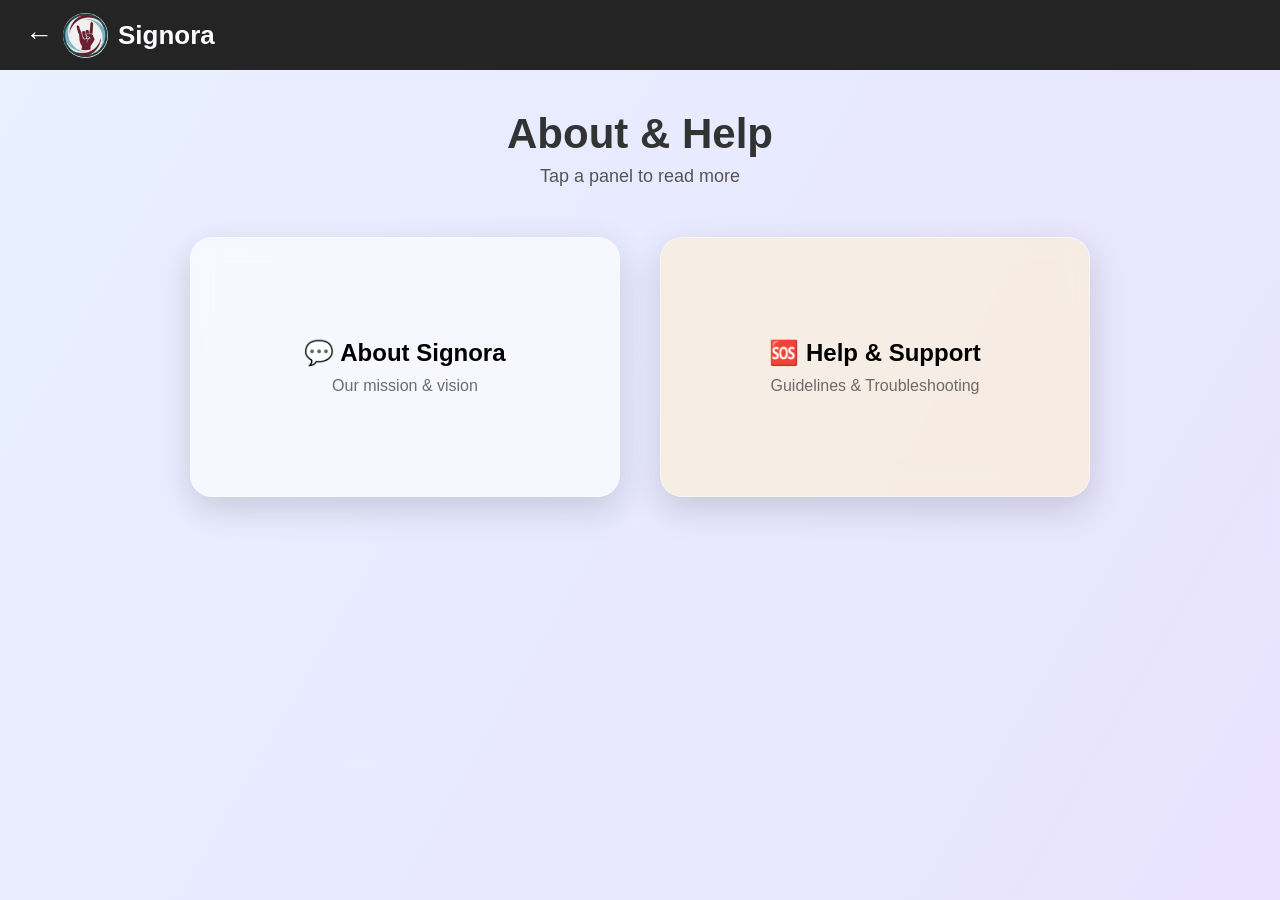
==== templates/about.html @ 5d8dcdee "Initial commit - Signora project" ====
<!DOCTYPE html>
<html lang="en">
<head>
    <meta charset="UTF-8">
    <title>About & Help | Signora</title>
    <link rel="stylesheet" href="/static/styles/style.css">
</head>

<body class="about-bg">

    <!-- NAVBAR -->
    <header class="app-header">
        <div class="logo-container">
            <button class="navbar-back-btn" onclick="history.back()">←</button>
           <img src="/static/assets/logo.png" alt="Signora Logo" class="app-logo">
            <span class="app-name">Signora</span>
        </div>
    </header>

    <!-- Page Content -->
    <div class="about-content">

        <h1 class="about-heading">About & Help</h1>
        <p class="about-subtext">Tap a panel to read more</p>

        <div class="panel-row">

            <!-- ABOUT PANEL -->
            <div class="panel-card" onclick="this.classList.toggle('flipped')">
                <div class="panel-inner">

                    <div class="panel-front">
                        <h2>💬 About Signora</h2>
                        <p>Our mission & vision</p>
                    </div>

                    <div class="panel-back">
                        <h2>About Signora</h2>
                        <p>
                            Signora is an AI-powered accessibility project helping 
                            bridge communication between Deaf/Mute individuals 
                            and hearing people.
                        </p>
                        <p>
                            We use hand gesture recognition, speech-to-text, 
                            and animated sign visuals.
                        </p>
                    </div>

                </div>
            </div>

            <!-- HELP PANEL -->
            <div class="panel-card" onclick="this.classList.toggle('flipped')">
                <div class="panel-inner">

                    <div class="panel-front panel-help-front">
                        <h2>🆘 Help & Support</h2>
                        <p>Guidelines & Troubleshooting</p>
                    </div>

                    <div class="panel-back panel-help-back">
                        <h2>Help & Support</h2>
                        <p>✔ Allow camera access</p>
                        <p>✔ Use a well-lit environment</p>
                        <p>✔ Keep hand inside frame</p>
                        <p>Email: <b>support@signora.com</b></p>
                    </div>

                </div>
            </div>

        </div>

    </div>

</body>
</html>
---- static/styles/style.css ----
/* ============================================
   GLOBAL RESET + FONT
============================================ */
* {
    margin: 0;
    padding: 0;
    box-sizing: border-box;
    font-family: "Poppins", sans-serif;
}



/* ============================================
   SEA BREEZE ANIMATION
============================================ */
@keyframes seaBreeze {
    0% {
        background-position: 0% 50%;
    }
    50% {
        background-position: 100% 50%;
    }
    100% {
        background-position: 0% 50%;
    }
}

/* ============================================
   LOGIN PAGE BACKGROUND (GRADIENT WITH ANIMATION)
============================================ */
.login-bg {
    height: 100vh;
    background: linear-gradient(-45deg, #9780b9, #8d95e6, #cad7ee, #ae7de6);
    background-size: 400% 400%;
    animation: seaBreeze 15s ease infinite;
    display: flex;
    justify-content: center;
    align-items: center;
}
.login-logo {
    width: 120px;       /* adjust as needed */
    height: 120px;      /* same as width for perfect circle */
    border-radius: 50%;
    object-fit: cover;  /* ensures image fills circle */
    border: 3px solid white;  /* optional — clean border */
}
/* ============================================
   LOGIN BOX (GLASSMORPHISM)
============================================ */
.login-container {
    text-align: center;
    margin-top: 10px;
}

.login-header .login-logo{
    width: 100px;
    height: 100px;
    margin-bottom: 10px;
}


.app-title {
    font-size: 40px;
    color: white;
    font-weight: 700;
    margin-bottom: 5px;
    text-shadow: 0 2px 10px rgba(0, 0, 0, 0.1);
}

.tagline {
    color: #e6e6e6;
    margin-bottom: 25px;
}

.login-box {
    width: 350px;
    padding: 25px;
    border-radius: 20px;
    background: rgba(255,255,255,0.15);
    backdrop-filter: blur(12px);
    border: 1px solid rgba(255,255,255,0.3);
    color: white;
    margin: auto;
    box-shadow: 0 8px 32px rgba(0, 0, 0, 0.1);
}

.input-box {
    width: 90%;
    padding: 12px;
    border-radius: 10px;
    border: none;
    margin: 10px 0;
    background: rgba(255, 255, 255, 0.9);
    transition: all 0.3s ease;
}

.input-box:focus {
    outline: none;
    background: rgba(255, 255, 255, 1);
    box-shadow: 0 0 0 2px rgba(255, 255, 255, 0.3);
}

.login-btn {
    width: 90%;                
    padding: 12px;
    margin-top: 15px;
    background: #ffffff;
    border: 2px solid white;
    border-radius: 10px;
    font-size: 18px;
    font-weight: 600;
    color: #4A3AFF;
    cursor: pointer;
    transition: 0.3s ease; 
}

.login-btn:hover {
    border-color: #4A3AFF;
    background: #4A3AFF;
    color: white;
    transform: translateY(-2px);
    box-shadow: 0 4px 12px rgba(74, 58, 255, 0.3);
}

/* ============================================
   UPDATED LOGIN BOX STYLE (More Professional)
============================================ */
.updated-login-box {
    padding: 35px;
    margin-top: 20px;
}

/* Input labels */
.input-group {
    text-align: left;
    width: 90%;
    margin: 10px auto;
}

.input-group label {
    font-size: 14px;
    color: #f5f5f5;
    margin-left: 5px;
    margin-bottom: 5px;
    display: block;
}

/* Registration text */
.register-text {
    margin-top: 14px;
    font-size: 14px;
    color: #ffffff;
}

.register-link {
    color: #fffcfc;
    font-size: 15px;
    font-weight: bolder;
    text-decoration: underline;
    cursor: pointer;
    transition: all 0.3s ease;
}

.register-link:hover {
    color: #4A3AFF;
    text-shadow: 0 0 10px rgba(255, 255, 255, 0.8);
}

/* ============================================
   HOME PAGE BACKGROUND (SEA BREEZE ANIMATION)
============================================ */
.home-bg {
    background: linear-gradient(-45deg, #78b6f5, #65a3ee, #c3a7f0, #7737dd);
    background-size: 400% 400%;
    animation: seaBreeze 15s ease infinite;
    height: 100vh;
    width: 100%;
    overflow: hidden;
}

/* ============================================
   TOP NAVBAR
============================================ */
.app-header {
    width: 100%;
    height: 70px;
    background: #242424;
    backdrop-filter: blur(10px);
    display: flex;
    align-items: center;
    padding: 0px 25px;
    position:fixed;
    top: 0px;
    left: 0;
    z-index: 10;
    gap:15px
}

/* Back Arrow Button */
.navbar-back-btn {
    background: transparent;
    border: none;
    font-size: 28px;
    color: #ffffff;
    cursor: pointer;
    font-weight: bold;
    transition: 0.2s ease;
}

.navbar-back-btn:hover {
    color: #d1d1d1;
    transform: translateX(-3px);
}

.logo-container {
    display: flex;
    align-items: center;
    gap: 10px;
}

.app-logo {
    width: 45px;
    height: 45px;
    border-radius: 50%;
}

.app-name {
    font-size: 26px;
    color: #fcfcff;
    font-weight: bold;
}



/* ============================================
   HOME PAGE CARDS
============================================ */
.home-container {
    height: calc(100vh - 70px); /* exclude navbar height */
    width: 100%;
    display: flex;
    flex-direction: column;
    justify-content: center;  /* vertical centering */
    align-items: center;      /* horizontal centering */
    text-align: center;
    color: white;
    padding: 40px 0;          /* equal top and bottom spacing */

}

/* TITLE + SUBTEXT */
.welcome-title {
    font-size: 42px;
    font-weight: 700;
    margin-bottom: 15px;

}

.choose-text {
    font-size: 20px;
    opacity: 0.95;
    margin-bottom: 50px;
}

/* ============================================
   BUTTON ROW (CENTERED)
============================================ */
.button-row {
    display: flex;
    justify-content: center;
    align-items: center;
    gap: 45px; /* equal spacing between boxes */
    flex-wrap: nowrap; /* single line on large screens */
    
}

/* ============================================
   BIG BUTTON BOXES (INLINE TEXT + ICON)
============================================ */
.mode-btn {
    width: 420px;
    height: 130px;
    padding: 25px 40px;
    border-radius: 25px;
    font-size: 20px;
    font-weight: 600;
    color: white;
    cursor: pointer;
    border: none;
    display: flex;
    justify-content: center;  /* center text and icon horizontally */
    align-items: center;      /* center text and icon vertically */
    gap: 15px;                /* space between text and emoji */
    text-align: center;

    transition: 0.3s ease;
    box-shadow: 0 10px 25px rgba(0, 0, 0, 0.2);
}

/* TEAL BUTTON */
.sign-btn {
    background: #00C3C7;
}
.sign-btn:hover {
    transform: translateY(-6px) scale(1.05);
    box-shadow:
        0 0 15px rgba(255, 255, 255, 0.55),
        0 0 25px rgba(0, 195, 199, 0.45),
        0 0 35px rgba(0, 195, 199, 0.3);
}

/* ORANGE BUTTON */
.speech-btn {
    background: #E79A40;
}
.speech-btn:hover {
    transform: translateY(-6px) scale(1.05);
    box-shadow:
        0 0 15px rgba(255, 255, 255, 0.55),
        0 0 25px rgba(231, 154, 64, 0.45),
        0 0 35px rgba(231, 154, 64, 0.3);
}

/* PURPLE BUTTON */
.about-btn {
    background: #8a76ff;
}
.about-btn:hover {
    transform: translateY(-6px) scale(1.05);
    box-shadow:
        0 0 15px rgba(255, 255, 255, 0.55),
        0 0 25px rgba(138, 118, 255, 0.45),
        0 0 35px rgba(138, 118, 255, 0.3);
}

/* ICON SIZE */
.btn-icon {
    font-size: 32px;
}

/* ============================================
   RESPONSIVE LAYOUT
============================================ */
@media (max-width: 1200px) {
    .button-row {
        flex-wrap: wrap;
        gap: 30px;
    }
    .mode-btn {
        width: 90%;
    }
}

@media (max-width: 600px) {
    .welcome-title {
        font-size: 30px;
    }
    .choose-text {
        font-size: 16px;
        margin-bottom: 30px;
    }
    .mode-btn {
        width: 85%;
        height: 110px;
        font-size: 18px;
    }
    .btn-icon {
        font-size: 28px;
    }
}



/* ============================================
   CAMERA + AVATAR PAGES
============================================ */
/* =============================================
   NEW PASTEL ANIMATED BACKGROUND FOR WORK PAGES
============================================= */
.work-bg {
    min-height: 100vh;
    background: linear-gradient(120deg, #e8f1ff, #e9dbff, #d8e9ff);
    background-size: 300% 300%;
    animation: smoothBG 18s ease infinite;
   
}

/* Smooth background animation */
@keyframes smoothBG {
    0% { background-position: 0% 50%; }
    50% { background-position: 100% 50%; }
    100% { background-position: 0% 50%; }
}

.page-container {
    padding-top: 120px;
    text-align: center;
}

.page-title {
    font-size: 42px;
    font-weight: 800;
    color: #333;
}

.camera-box {
    width: 70%;
    height: 500px;
    margin: 20px auto;
    background: white;
    border-radius: 18px;
    overflow: hidden;
    position: relative;
    box-shadow: 0 2px 10px rgba(125,160,202,0.25);
    display: flex;
    justify-content: center;
    align-items: center;

}

.avatar-box{
    width: 70%;
    height: 500px;
    margin: 20px auto;
    background: white;
    border-radius: 18px;
    border-radius: 15px;
    box-shadow: 0 2px 10px rgba(125,160,202,0.25);
    display: flex;
    justify-content: center;
    align-items: center;

}
/* Clean Speech Output Box */
.speech-box {
    margin: 20px auto;
    width: 60%;
    background: white;
    padding: 15px;
    border-radius: 10px;
    box-shadow: 0 4px 10px rgba(0,0,0,0.1);
    
}

.speech-box h3 {
    margin-bottom: 5px;
    color: #333;
}

.speech-box p {
    color: #666;
    font-size: 18px;
}

/* Loading Text inside Avatar Box */
#loading-text {
    position: absolute;
    top: 50%;
    width: 100%;
    text-align: center;
    color: #888;
    transform: translateY(-50%);
}


/* ⭐ MAKE CANVAS FILL FULL BOX ALWAYS */
.camera-box canvas {
    width: 100% !important;
    height: 100% !important;
    border-radius: 18px;
    object-fit: cover;
    position:absolute;
    top: 0;
    left: 0;
}

/* ============================================
   CLEAN & CENTERED PREDICTION BOX
============================================ */
.prediction-box {
    width: 60%;
    padding: 30px 40px;
    margin: 40px auto;
    background: #ffffff;
    border-radius: 20px;
    text-align: center;
    box-shadow: 0 8px 25px rgba(0,0,0,0.15);
    
    display: flex;
    flex-direction: column;
    justify-content: center;
    align-items: center;

    /* remove the ugly push */
    padding-right: 0 !important;
}

.prediction-box h2 {
    font-size: 26px;
    font-weight: 700;
    color: #333;
    margin-bottom: 15px;
}



/* ============================================
   SPEAK AGAIN BUTTON — CENTERED
============================================ */
.speak-btn {
    margin-top: 12px;
    padding: 12px 28px;
    background: #4A3AFF;
    color: #fff;
    border: none;
    border-radius: 12px;

    font-size: 17px;
    font-weight: 600;
    cursor: pointer;

    display: flex;
    align-items: center;
    gap: 8px;

    transition: 0.3s ease-in-out;
}

.speak-btn:hover {
    background: #372fd1;
    transform: translateY(-3px);
    box-shadow: 0 6px 14px rgba(74, 58, 255, 0.35);
}


/* RESPONSIVE OPTIMIZATION */
@media (max-width: 768px) {
    .prediction-box {
        width: 90%;
        padding: 25px;
    }

    .prediction-box h2 {
        font-size: 22px;
    }
}


/* ============================================
   DEVELOPER TOOLS (HIDDEN BY DEFAULT)
============================================ */
.dev-tools {
    display:none; /* HIDDEN in final website */
    background: #ffffff;
    width: 60%;
    margin: 20px auto;
    padding: 20px;
    border-radius: 15px;
    box-shadow: 0 2px 10px rgba(0,0,0,0.1);
}

.dev-btn {
    margin: 10px;
    padding: 10px 20px;
    background: #4A3AFF;
    color: white;
    border: none;
    border-radius: 10px;
    cursor: pointer;
}

.dev-select {
    padding: 10px;
    border-radius: 8px;
    margin-bottom: 10px;
}



/* ============================================
   MIC BUTTON
============================================ */
.mic-btn {
    padding: 12px 25px;
    background: #4A3AFF;
    border: none;
    border-radius: 10px;
    color: white;
    font-size: 18px;
    cursor: pointer;
}
/* =============================================
   NEW ABOUT PAGE — PASTEL ABSTRACT BACKGROUND
============================================= */
.about-bg {
    min-height: 100vh;
    background: linear-gradient(120deg, #e8f1ff, #e9dbff, #d8e9ff);
    background-size: 300% 300%;
    animation: smoothBG 18s ease infinite;
    padding-top: 90px;
}

/* Soft Animated Background */
@keyframes smoothBG {
    0% { background-position: 0% 50%; }
    50% { background-position: 100% 50%; }
    100% { background-position: 0% 50%; }
}

/* MAIN CONTENT */
.about-content {
    text-align: center;
    margin-top: 20px;
}

.about-heading {
    font-size: 42px;
    font-weight: 800;
    color: #333;
}

.about-subtext {
    margin-top: 8px;
    font-size: 18px;
    color: #555;
}

/* =============================================
   PANELS ROW
============================================= */
.panel-row {
    margin-top: 50px;
    display: flex;
    gap: 40px;
    justify-content: center;
    flex-wrap: wrap;
}

/* =============================================
   RECTANGULAR FLIP PANELS
============================================= */
.panel-card {
    width: 430px;
    height: 260px;
    perspective: 1200px;
}

.panel-inner {
    width: 100%;
    height: 100%;
    transition: transform 0.9s ease;
    transform-style: preserve-3d;
    position: relative;
}

.panel-card.flipped .panel-inner {
    transform: rotateY(180deg);
}

/* FRONT & BACK COMMON */
.panel-front,
.panel-back {
    position: absolute;
    width: 100%;
    height: 100%;
    border-radius: 22px;
    padding: 30px;
    backface-visibility: hidden;
    display: flex;
    flex-direction: column;
    justify-content: center;
    box-shadow: 0 12px 35px rgba(0,0,0,0.15);
}

/* FRONT STYLES */
.panel-front {
    background: rgba(255, 255, 255, 0.6);
    backdrop-filter: blur(14px);
    border: 1px solid rgba(255,255,255,0.4);
}

.panel-help-front {
    background: rgba(255, 240, 210, 0.6);
}

/* BACK STYLES */
.panel-back {
    background: #4A3AFF;
    color: white;
    transform: rotateY(180deg);
}

.panel-help-back {
    background: #E79A40;
}

/* Panel Text */
.panel-front h2,
.panel-back h2 {
    margin-bottom: 10px;
}
.panel-front p {
    color: #333;
    opacity: 0.7;
}

/* Responsive */
@media (max-width: 600px) {
    .panel-card {
        width: 90%;
        height: 240px;
    }
}
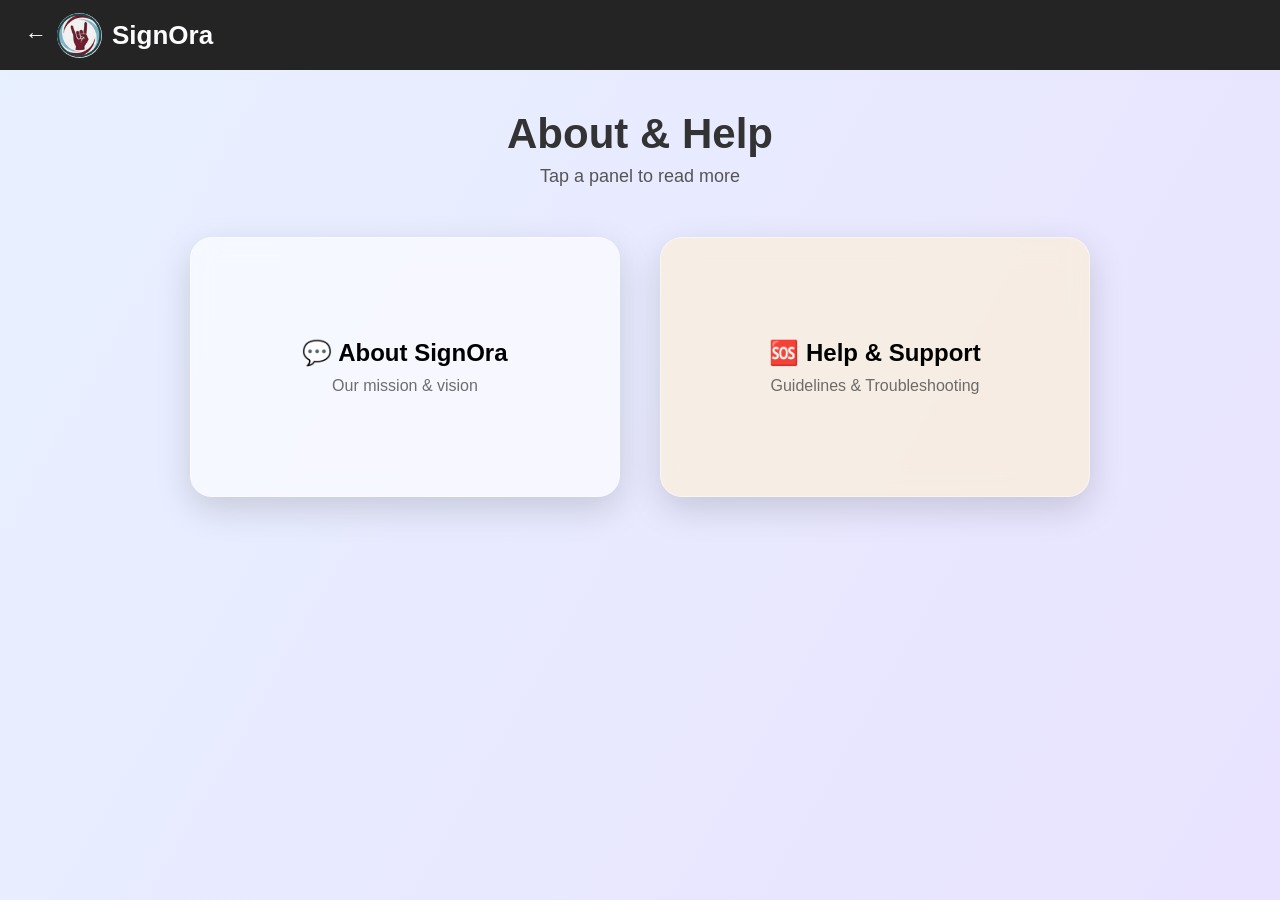
==== commit a8e826a1: "Initial commit - SignOra project" ====
--- a/templates/about.html
+++ b/templates/about.html
@@ -2,7 +2,9 @@
 <html lang="en">
 <head>
     <meta charset="UTF-8">
-    <title>About & Help | Signora</title>
+    <title>About & Help | SignOra</title>
+
+    <meta name="viewport" content="width=device-width, initial-scale=1.0">
     <link rel="stylesheet" href="/static/styles/style.css">
 </head>
 
@@ -11,13 +13,16 @@
     <!-- NAVBAR -->
     <header class="app-header">
         <div class="logo-container">
-            <button class="navbar-back-btn" onclick="history.back()">←</button>
-           <img src="/static/assets/logo.png" alt="Signora Logo" class="app-logo">
-            <span class="app-name">Signora</span>
+           <a href="/home" class="navbar-back-btn"
+   style="text-decoration:none; color:white; font-size:22px;">
+   ←
+</a>
+            <img src="/static/assets/logo.png" alt="SignOra Logo" class="app-logo">
+            <span class="app-name">SignOra</span>
         </div>
     </header>
 
-    <!-- Page Content -->
+    <!-- PAGE CONTENT -->
     <div class="about-content">
 
         <h1 class="about-heading">About & Help</h1>
@@ -30,20 +35,20 @@
                 <div class="panel-inner">
 
                     <div class="panel-front">
-                        <h2>💬 About Signora</h2>
+                        <h2>💬 About SignOra</h2>
                         <p>Our mission & vision</p>
                     </div>
 
                     <div class="panel-back">
-                        <h2>About Signora</h2>
+                        <h2>About SignOra</h2>
                         <p>
-                            Signora is an AI-powered accessibility project helping 
-                            bridge communication between Deaf/Mute individuals 
-                            and hearing people.
+                            SignOra is an AI-powered accessibility system designed to bridge
+                            communication between Deaf/Mute individuals and hearing people.
                         </p>
                         <p>
-                            We use hand gesture recognition, speech-to-text, 
-                            and animated sign visuals.
+                            It combines hand gesture recognition, speech interaction,
+                            and animated sign visualization to enable real-time,
+                            inclusive communication.
                         </p>
                     </div>
 
@@ -61,10 +66,13 @@
 
                     <div class="panel-back panel-help-back">
                         <h2>Help & Support</h2>
-                        <p>✔ Allow camera access</p>
+
+                        <p>✔ Allow camera & microphone access</p>
                         <p>✔ Use a well-lit environment</p>
-                        <p>✔ Keep hand inside frame</p>
-                        <p>Email: <b>support@signora.com</b></p>
+                        <p>✔ Keep hand inside the frame</p>
+                        <p>✔ Use Chrome browser for best performance</p>
+
+                        <p>Email: <b>support@signOra.com</b></p>
                     </div>
 
                 </div>
@@ -75,4 +83,4 @@
     </div>
 
 </body>
-</html>
+</html>
--- a/static/styles/style.css
+++ b/static/styles/style.css
@@ -7,7 +7,20 @@
     box-sizing: border-box;
     font-family: "Poppins", sans-serif;
 }
-
+/* Remove default underline from links */
+a {
+    text-decoration: none;
+    color: inherit;
+}
+
+html {
+    font-size: 16px;
+}
+
+body {
+    width: 100%;
+    overflow-x: hidden;
+}
 
 
 /* ============================================
@@ -29,7 +42,8 @@
    LOGIN PAGE BACKGROUND (GRADIENT WITH ANIMATION)
 ============================================ */
 .login-bg {
-    height: 100vh;
+    min-height: 100svh;  /* modern mobile-safe */
+    height: auto;
     background: linear-gradient(-45deg, #9780b9, #8d95e6, #cad7ee, #ae7de6);
     background-size: 400% 400%;
     animation: seaBreeze 15s ease infinite;
@@ -74,6 +88,7 @@
 
 .login-box {
     width: 350px;
+    max-width: 92%;
     padding: 25px;
     border-radius: 20px;
     background: rgba(255,255,255,0.15);
@@ -85,7 +100,7 @@
 }
 
 .input-box {
-    width: 90%;
+     width: 100%;
     padding: 12px;
     border-radius: 10px;
     border: none;
@@ -173,9 +188,9 @@
     background: linear-gradient(-45deg, #78b6f5, #65a3ee, #c3a7f0, #7737dd);
     background-size: 400% 400%;
     animation: seaBreeze 15s ease infinite;
-    height: 100vh;
-    width: 100%;
-    overflow: hidden;
+    min-height: 100vh;
+    overflow-x: hidden;
+    overflow-y: auto;
 }
 
 /* ============================================
@@ -236,7 +251,7 @@
    HOME PAGE CARDS
 ============================================ */
 .home-container {
-    height: calc(100vh - 70px); /* exclude navbar height */
+    min-height: calc(100vh - 70px); /* allows scrolling */
     width: 100%;
     display: flex;
     flex-direction: column;
@@ -244,7 +259,8 @@
     align-items: center;      /* horizontal centering */
     text-align: center;
     color: white;
-    padding: 40px 0;          /* equal top and bottom spacing */
+    padding-top: 70px;   /* 🔥 pushes content below navbar */
+    padding-bottom: 40px;     
 
 }
 
@@ -279,7 +295,9 @@
 ============================================ */
 .mode-btn {
     width: 420px;
+    max-width: 90%;   
     height: 130px;
+    min-height: 110px; 
     padding: 25px 40px;
     border-radius: 25px;
     font-size: 20px;
@@ -295,6 +313,7 @@
 
     transition: 0.3s ease;
     box-shadow: 0 10px 25px rgba(0, 0, 0, 0.2);
+    box-sizing: border-box; 
 }
 
 /* TEAL BUTTON */
@@ -337,39 +356,6 @@
 .btn-icon {
     font-size: 32px;
 }
-
-/* ============================================
-   RESPONSIVE LAYOUT
-============================================ */
-@media (max-width: 1200px) {
-    .button-row {
-        flex-wrap: wrap;
-        gap: 30px;
-    }
-    .mode-btn {
-        width: 90%;
-    }
-}
-
-@media (max-width: 600px) {
-    .welcome-title {
-        font-size: 30px;
-    }
-    .choose-text {
-        font-size: 16px;
-        margin-bottom: 30px;
-    }
-    .mode-btn {
-        width: 85%;
-        height: 110px;
-        font-size: 18px;
-    }
-    .btn-icon {
-        font-size: 28px;
-    }
-}
-
-
 
 /* ============================================
    CAMERA + AVATAR PAGES
@@ -405,7 +391,9 @@
 
 .camera-box {
     width: 70%;
+    max-width: 95%;         
     height: 500px;
+    aspect-ratio: 16 / 9;   
     margin: 20px auto;
     background: white;
     border-radius: 18px;
@@ -415,30 +403,34 @@
     display: flex;
     justify-content: center;
     align-items: center;
-
+    box-sizing: border-box;
 }
 
 .avatar-box{
     width: 70%;
+    max-width: 95%;  
     height: 500px;
+    aspect-ratio: 16 / 9;
     margin: 20px auto;
     background: white;
-    border-radius: 18px;
     border-radius: 15px;
     box-shadow: 0 2px 10px rgba(125,160,202,0.25);
     display: flex;
     justify-content: center;
     align-items: center;
+    box-sizing: border-box;
 
 }
 /* Clean Speech Output Box */
 .speech-box {
     margin: 20px auto;
     width: 60%;
+    max-width: 95%;
     background: white;
     padding: 15px;
     border-radius: 10px;
     box-shadow: 0 4px 10px rgba(0,0,0,0.1);
+    box-sizing: border-box;
     
 }
 
@@ -479,6 +471,7 @@
 ============================================ */
 .prediction-box {
     width: 60%;
+     max-width: 95%; 
     padding: 30px 40px;
     margin: 40px auto;
     background: #ffffff;
@@ -493,6 +486,7 @@
 
     /* remove the ugly push */
     padding-right: 0 !important;
+    box-sizing: border-box;
 }
 
 .prediction-box h2 {
@@ -533,17 +527,7 @@
 }
 
 
-/* RESPONSIVE OPTIMIZATION */
-@media (max-width: 768px) {
-    .prediction-box {
-        width: 90%;
-        padding: 25px;
-    }
-
-    .prediction-box h2 {
-        font-size: 22px;
-    }
-}
+
 
 
 /* ============================================
@@ -599,14 +583,6 @@
     animation: smoothBG 18s ease infinite;
     padding-top: 90px;
 }
-
-/* Soft Animated Background */
-@keyframes smoothBG {
-    0% { background-position: 0% 50%; }
-    50% { background-position: 100% 50%; }
-    100% { background-position: 0% 50%; }
-}
-
 /* MAIN CONTENT */
 .about-content {
     text-align: center;
@@ -705,9 +681,249 @@
 }
 
 /* Responsive */
+/* =====================================================
+   FINAL MOBILE FIXES — ADD AT VERY BOTTOM (<= 600px)
+===================================================== */
 @media (max-width: 600px) {
+
+    /* ---------- GLOBAL SAFETY ---------- */
+    body {
+        overflow-x: hidden;
+        
+    }
+
+    img, video {
+        max-width: 100%;
+        height: auto;
+    }
+
+    /* ---------- LOGIN PAGE ---------- */
+    .login-bg {
+        min-height: 100svh;   /* mobile-safe viewport */
+        height: auto;
+        padding: 20px;
+    }
+
+    .login-container {
+        width: 100%;
+        margin-top: 0;
+    }
+
+    .login-box {
+        width: 100%;
+        max-width: 100%;
+        padding: 20px;
+    }
+
+    .input-box {
+        width: 100%;
+        font-size: 16px; /* prevents iOS zoom */
+    }
+
+    .login-btn {
+        width: 100%;
+        font-size: 16px;
+    }
+
+    .app-title {
+        font-size: 28px;
+    }
+
+    .tagline {
+        font-size: 14px;
+    }
+
+    /* ---------- NAVBAR CONTENT SAFETY ---------- */
+    .home-container,
+    .page-container,
+    .about-content {
+        padding-top: 80px;
+    }
+
+    /* ---------- HOME PAGE ---------- */
+    .home-container {
+        padding: 20px;
+    }
+
+    .button-row {
+        flex-direction: column;
+        gap: 25px;
+    }
+
+    /* ---------- MODE BUTTONS ---------- */
+    .mode-btn {
+        width: 100%;
+        max-width: 100%;
+        height: auto;
+        padding: 18px 20px;
+        font-size: 17px;
+        gap: 10px;
+        border-radius: 18px;
+    }
+
+    .btn-icon {
+        font-size: 26px;
+    }
+
+    /* ---------- CAMERA & AVATAR ---------- */
+    .camera-box,
+    .avatar-box {
+        width: 100%;
+        max-width: 100%;
+        height: auto;
+        aspect-ratio: 4 / 3;
+        margin: 15px auto;
+        border-radius: 14px;
+    }
+
+    .camera-box canvas {
+        width: 100% !important;
+        height: 100% !important;
+        object-fit: cover;
+    }
+
+    /* ---------- SPEECH BOX ---------- */
+    .speech-box {
+        width: 100%;
+        max-width: 100%;
+        padding: 12px;
+        font-size: 16px;
+    }
+
+    /* ---------- PREDICTION BOX ---------- */
+    .prediction-box {
+        width: 100%;
+        max-width: 100%;
+        padding: 22px 18px;
+        margin: 25px auto;
+    }
+
+    .prediction-box h2 {
+        font-size: 22px;
+    }
+
+    /* ---------- PANELS ---------- */
     .panel-card {
         width: 90%;
         height: 240px;
     }
 }
+/* =====================================================
+   FINAL TABLET FIXES — ADD BELOW MOBILE BLOCK (601px–1024px)
+===================================================== */
+@media (min-width: 601px) and (max-width: 1024px) {
+
+    /* ---------- GLOBAL SAFETY ---------- */
+    body {
+        overflow-x: hidden;
+    }
+
+    img, video {
+        max-width: 100%;
+        height: auto;
+    }
+
+    /* ---------- LOGIN PAGE ---------- */
+    .login-bg {
+        min-height: 100vh;
+        padding: 30px;
+    }
+
+    .login-container {
+        width: 100%;
+    }
+
+    .login-box {
+        width: 80%;
+        max-width: 420px;
+        padding: 25px;
+    }
+
+    .input-box {
+        width: 100%;
+        font-size: 16px;
+    }
+
+    .login-btn {
+        width: 100%;
+        font-size: 16px;
+    }
+
+    .app-title {
+        font-size: 34px;
+    }
+
+    .tagline {
+        font-size: 16px;
+    }
+
+    /* ---------- NAVBAR CONTENT SAFETY ---------- */
+    .home-container,
+    .page-container,
+    .about-content {
+        padding-top: 90px;
+    }
+
+    /* ---------- HOME PAGE ---------- */
+    .home-container {
+        padding: 30px;
+    }
+
+    .button-row {
+        flex-wrap: wrap;
+        gap: 30px;
+    }
+
+    /* ---------- MODE BUTTONS ---------- */
+    .mode-btn {
+        width: 80%;
+        max-width: 80%;
+        height: auto;
+        padding: 22px 30px;
+        font-size: 18px;
+        border-radius: 22px;
+    }
+
+    .btn-icon {
+        font-size: 30px;
+    }
+
+    /* ---------- CAMERA & AVATAR ---------- */
+    .camera-box,
+    .avatar-box {
+        width: 85%;
+        max-width: 85%;
+        height: auto;
+        aspect-ratio: 16 / 9;
+        margin: 20px auto;
+        border-radius: 18px;
+    }
+
+    .camera-box canvas {
+        width: 100% !important;
+        height: 100% !important;
+        object-fit: cover;
+    }
+
+    /* ---------- SPEECH & PREDICTION ---------- */
+    .speech-box,
+    .prediction-box {
+        width: 80%;
+        max-width: 80%;
+    }
+
+    .prediction-box {
+        padding: 28px;
+        margin: 35px auto;
+    }
+
+    .prediction-box h2 {
+        font-size: 24px;
+    }
+
+    /* ---------- PANELS ---------- */
+    .panel-card {
+        width: 80%;
+        height: 260px;
+    }
+}
